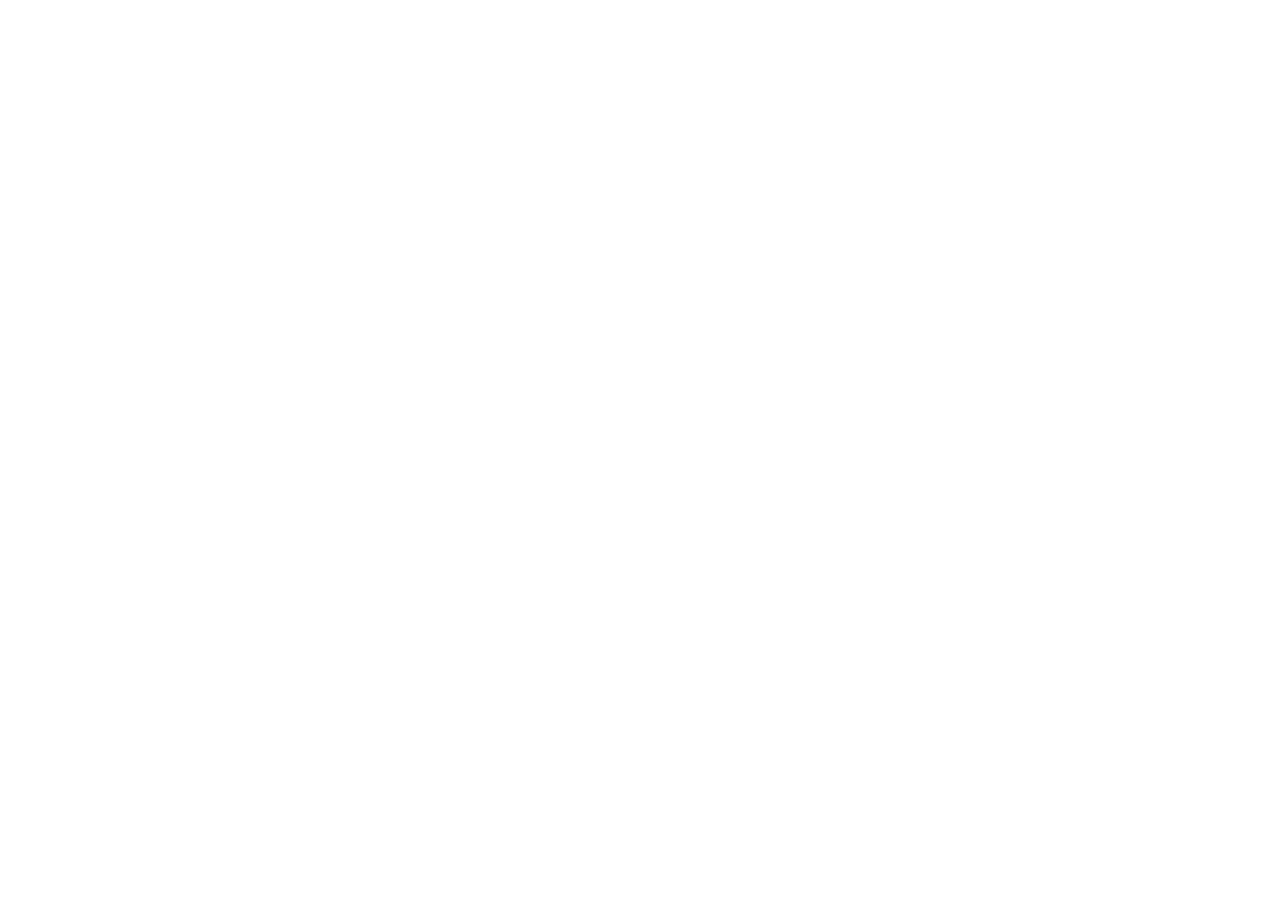
==== s chistogo lista/index.html @ 8ae8ee8d "start task" ====
<!DOCTYPE html>
<html lang="ru">
<head>
    <meta charset="UTF-8">
    <meta name="viewport" content="width=device-width, initial-scale=1.0">
    <title>Document</title>
</head>
<body>
    
</body>
</html>
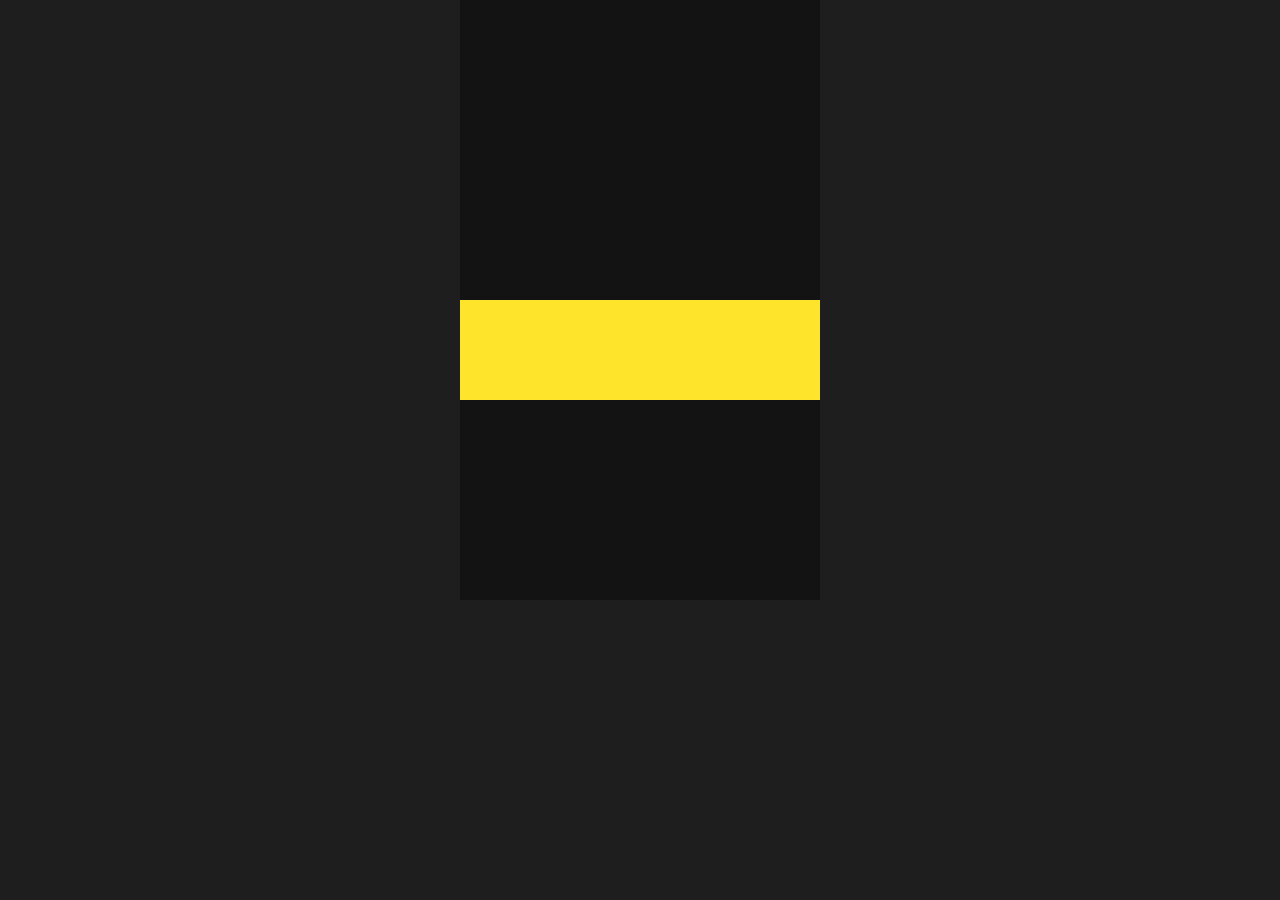
==== commit 43ffbda5: "add styles css" ====
--- a/s chistogo lista/index.html
+++ b/s chistogo lista/index.html
@@ -3,9 +3,20 @@
 <head>
     <meta charset="UTF-8">
     <meta name="viewport" content="width=device-width, initial-scale=1.0">
-    <title>Document</title>
+    <title>с чистого листа</title>
+    <link rel="stylesheet" href="./fonts/fonts.css" />
+    <link rel="stylesheet" href="./styles/style.css" />
 </head>
 <body>
-    
+    <header class="header content-section content-section_theme_dark"></header>
+    <main class="content">
+        <section class="cover content-section content-section_theme_dark"></section>
+        <section class="intro content-section content-section_theme_dark"></section>
+        <section class="reasons content-section content-section_theme_bright"></section>
+        <section class="how-to content-section content-section_theme_dark"></section>
+    </main>
+    <footer class="footer content-section content-section_theme_dark">
+
+    </footer>
 </body>
 </html>--- a/s chistogo lista/fonts/fonts.css
+++ b/s chistogo lista/fonts/fonts.css
@@ -0,0 +1,39 @@
+@font-face {
+    font-family: 'Eb Garamond';
+    src: 
+    url(./ebgaramondmedium.woff) format('woff'),
+    url(./ebgaramondmedium.woff2) format('woff2'),
+    url(./ebgaramondmedium.ttf) format('truetype');
+    font-weight: 500;
+    font-display: swap;
+}
+
+@font-face {
+    font-family: 'Eb Garamond';
+    src:
+    url(./ebgaramondregular.woff) format('woff'),
+    url(./ebgaramondregular.woff2) format('woff2'),
+    url(./ebgaramondregular.ttf) format('truetype');
+    font-weight: 400;
+    font-display: swap;
+}
+
+@font-face {
+    font-family: 'Inter';
+    src: 
+    url(./interbold.woff) format('woff'),
+    url(./interbold.woff2) format('woff2'),
+    url(./interbold.ttf) format('truetype');
+    font-weight: 700;
+    font-display: swap;
+}
+
+@font-face {
+    font-family: 'Inter';
+    src: 
+    url(./interregular.woff) format('woff'),
+    url(./interregular.woff2) format('woff2'),
+    url(./interregular.ttf) format('truetype');
+    font-weight: 400;
+    font-display: swap;
+}--- a/s chistogo lista/styles/style.css
+++ b/s chistogo lista/styles/style.css
@@ -0,0 +1,62 @@
+body {
+    margin: 0;
+    font-family: Inter, sana-serif;
+    font-weight: 400;
+    background-color: #1e1e1e;
+}
+
+h1,
+h2,
+h3,
+h4,
+h5,
+h6,
+p,
+ul,
+ol,
+blockquote {
+    margin: 0;
+    padding: 0;
+}
+
+.content-section {
+    box-sizing: border-box;
+    width: 100%;
+    max-width: 360px;
+    min-height: 100px;
+    margin: auto;
+}
+
+.content-section_theme_dark {
+    color: #ffff;
+    background-color: #131313;
+}
+
+.content-section_theme_bright {
+    color: #131313;
+    background-color: #fee42a; 
+}
+
+.header {
+    padding: 24px 20px;
+}
+
+.cover {
+    padding: 7px 24px 32px 20px;
+}
+
+.intro {
+    padding: 0 20px 38px;
+}
+
+.reasons {
+    padding: 40px 20px;
+}
+
+.how-to {
+    padding: 40px 20px 60px;
+}
+
+.footer {
+    padding: 20px;
+}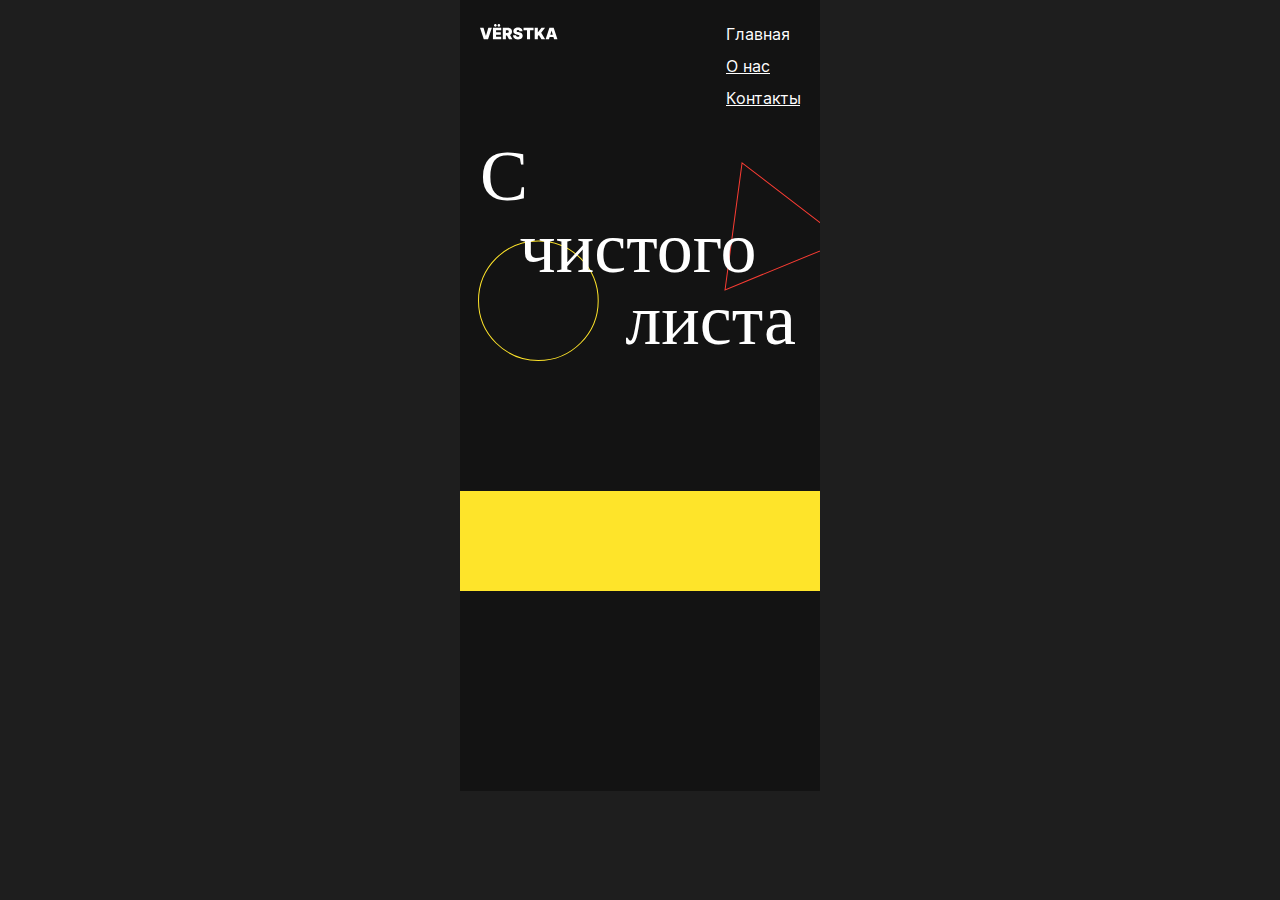
==== commit 3fe62e9b: "add header and cover" ====
--- a/s chistogo lista/index.html
+++ b/s chistogo lista/index.html
@@ -8,12 +8,41 @@
     <link rel="stylesheet" href="./styles/style.css" />
 </head>
 <body>
-    <header class="header content-section content-section_theme_dark"></header>
+    <header class="header content-section content-section_theme_dark">
+        <a class="header_logo">
+            <img class="header_logo_image"
+            src="./images/logo.svg"
+            alt="Логотип проекта"
+            />
+        </a>
+        <nav class="header_menu">
+            <ul class="header_menu-list">
+                <li class="header_menu-item header_menu-item_active">
+                    <a class="header_menu-link" href="#0">Главная</a>
+                </li>
+                <li class="header_menu-item">
+                    <a class="header_menu-link" href="#0">О нас</a>
+                </li>
+                <li class="header_menu-item">
+                    <a class="header_menu-link" href="#0">Контакты</a>
+                </li>
+            </ul>
+        </nav>
+    </header>
     <main class="content">
-        <section class="cover content-section content-section_theme_dark"></section>
-        <section class="intro content-section content-section_theme_dark"></section>
-        <section class="reasons content-section content-section_theme_bright"></section>
-        <section class="how-to content-section content-section_theme_dark"></section>
+        <section class="cover content-section content-section_theme_dark">
+            <h1 class="cover_title">
+                <span class="accent-span">С</span>
+                <span class="accent-span text-center">чистого</span>
+                <span class="accent-span text-right">листа</span>
+            </h1>
+    </section>
+        <section 
+        class="intro content-section content-section_theme_dark"></section>
+        <section 
+        class="reasons content-section content-section_theme_bright"></section>
+        <section 
+        class="how-to content-section content-section_theme_dark"></section>
     </main>
     <footer class="footer content-section content-section_theme_dark">
 
--- a/s chistogo lista/styles/style.css
+++ b/s chistogo lista/styles/style.css
@@ -38,11 +38,66 @@
 }
 
 .header {
+    display: flex;
+    justify-content: space-between;
+    align-items: flex-start;
     padding: 24px 20px;
 }
 
+.header_logo {
+    display: block;
+    width: 78px;
+}
+
+.header_logo-image {
+    width: 100%;
+}
+
+.header_menu-list {
+    display: flex;
+    flex-direction: column;
+    gap: 12px;
+    list-style: none;
+}
+
+.header_menu-link {
+    color: #fff;
+    font-size: 16px;
+    line-height: 1.2;
+}
+
+.header_menu-item_active .header_menu-link {
+    text-decoration: none;
+}
+
 .cover {
+    min-height: 258px;
     padding: 7px 24px 32px 20px;
+    background-image: url(../images/cover.svg);
+    background-repeat: no-repeat;
+    background-position: right center;
+    background-size: 95% auto;
+}
+
+.cover_title {
+    width: 100%;
+    color: #fff;
+    font-family: 'EB Garamont', serif;
+    font-weight: 400;
+    font-size: 72px;
+    line-height: 1;
+}
+
+.accent-span {
+    display: block;
+}
+
+.text-center {
+    text-align: center;
+}
+
+.text-right {
+    text-align: right;
 }
 
 .intro {
@@ -59,4 +114,7 @@
 
 .footer {
     padding: 20px;
-}+}
+
+
+
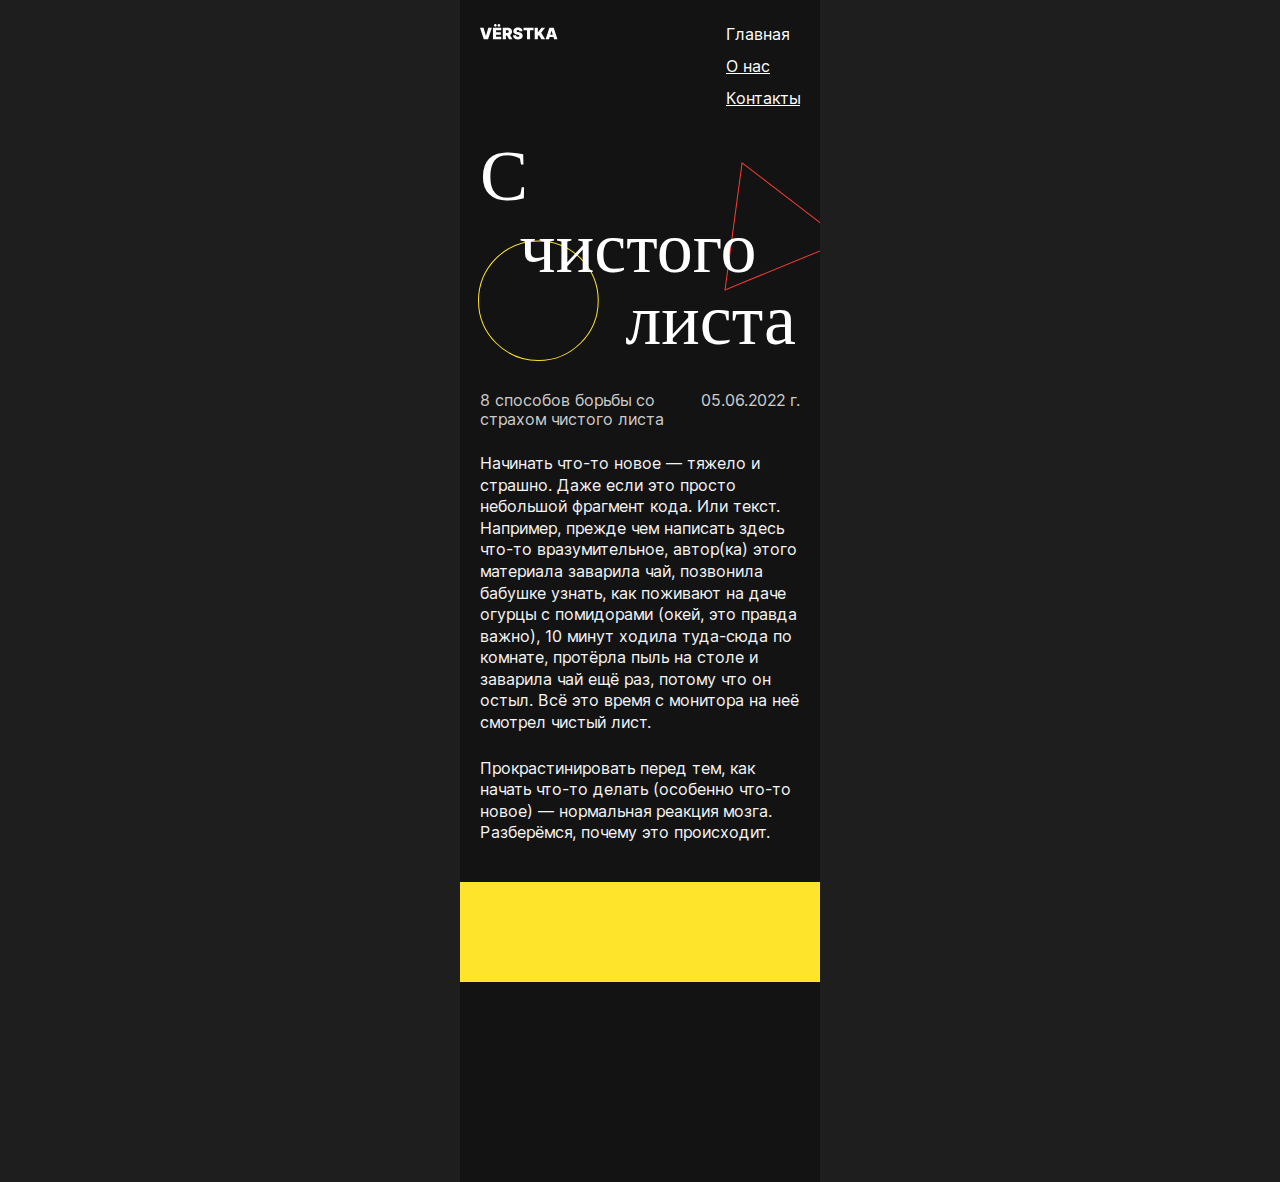
==== commit a51f174d: "add intro styles and content" ====
--- a/s chistogo lista/index.html
+++ b/s chistogo lista/index.html
@@ -37,12 +37,24 @@
                 <span class="accent-span text-right">листа</span>
             </h1>
     </section>
-        <section 
-        class="intro content-section content-section_theme_dark"></section>
-        <section 
-        class="reasons content-section content-section_theme_bright"></section>
-        <section 
-        class="how-to content-section content-section_theme_dark"></section>
+        <section class="intro content-section content-section_theme_dark">
+            <div class="intro_heading">
+                <h2 class="intro_title">
+                    8 способов борьбы со страхом чистого листа 
+                </h2>
+                <time class="intro_date" datetime="2022-06-05">05.06.2022 г.</time>
+            </div>
+            <div class="intro_main-text">
+                <p>
+                    Начинать что-то новое — тяжело и страшно. Даже если это просто небольшой фрагмент кода. Или текст. Например, прежде чем написать здесь что-то вразумительное, автор(ка) этого материала заварила чай, позвонила бабушке узнать, как поживают на даче огурцы с помидорами (окей, это правда важно), 10 минут ходила туда-сюда по комнате, протёрла пыль на столе и заварила чай ещё раз, потому что он остыл. Всё это время с монитора на неё смотрел чистый лист.
+                </p>
+                <p>
+                    Прокрастинировать перед тем, как начать что-то делать (особенно что-то новое) — нормальная реакция мозга. Разберёмся, почему это происходит.
+                </p>
+            </div>
+        </section>
+        <section class="reasons content-section content-section_theme_bright"></section>
+        <section class="how-to content-section content-section_theme_dark"></section>
     </main>
     <footer class="footer content-section content-section_theme_dark">
 
--- a/s chistogo lista/styles/style.css
+++ b/s chistogo lista/styles/style.css
@@ -104,6 +104,36 @@
     padding: 0 20px 38px;
 }
 
+.intro_heading {
+    display: flex;
+    justify-content: space-between;
+    gap: 22px;
+    color: #ccc;
+    font-size: 16px;
+}
+
+.intro_title {
+    font-weight: 400;
+    font-size: 16px;
+    line-height: 1.2;
+}
+
+.intro_date {
+    font-size: 16px;
+    line-height: 1.2;
+    white-space: nowrap;
+}
+
+.intro_main-text {
+    display: flex;
+    flex-direction: column;
+    gap: 24px;
+    margin-top: 24px;
+    color: #f5f5f5;
+    font-size: 16px;
+    line-height: 1.35;
+}
+
 .reasons {
     padding: 40px 20px;
 }
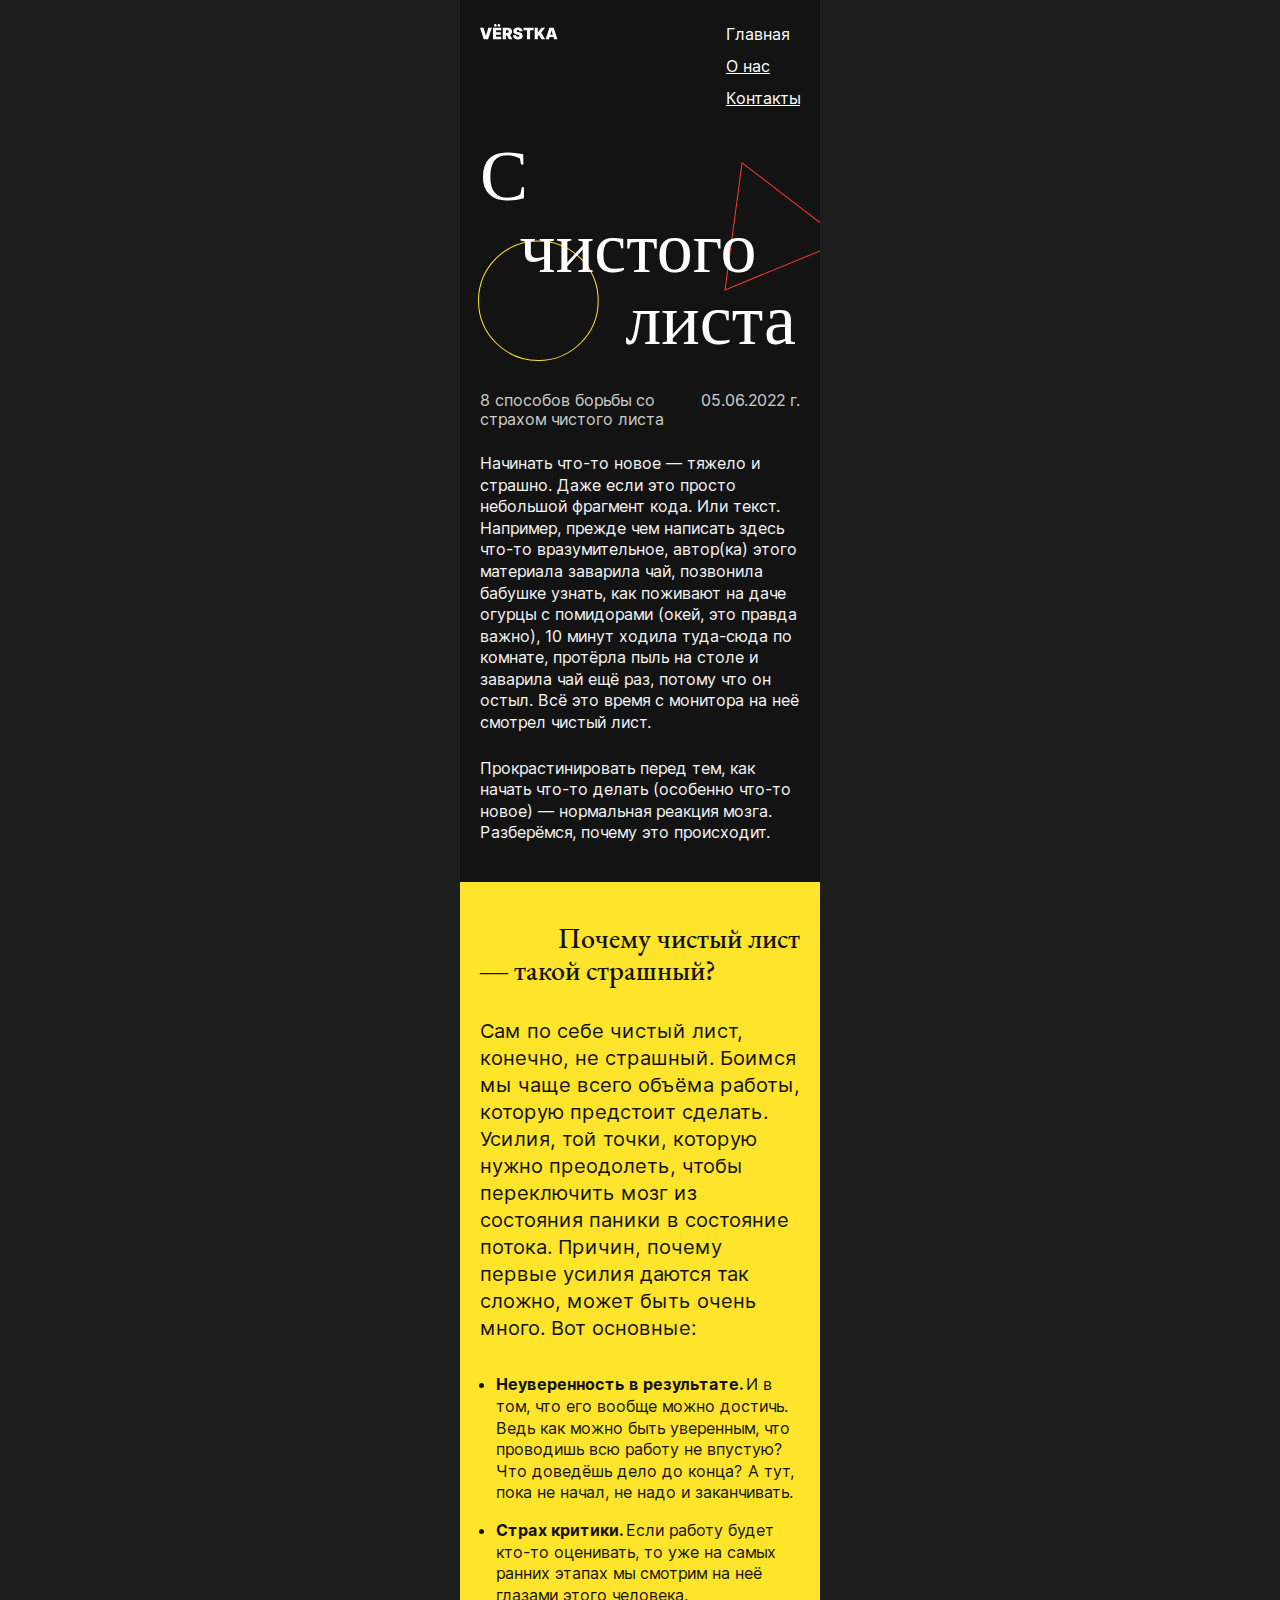
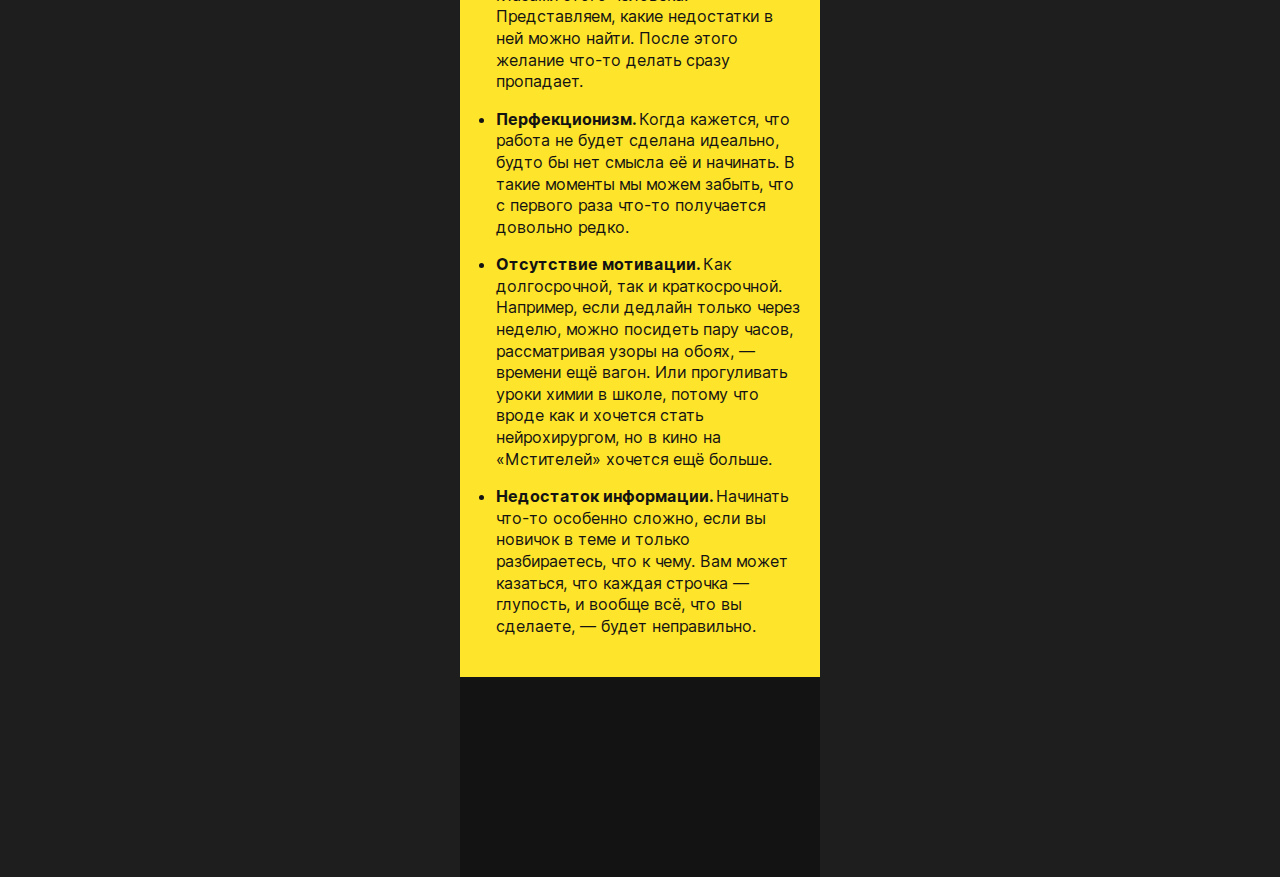
==== commit a18b2e2b: "add section reasons" ====
--- a/s chistogo lista/index.html
+++ b/s chistogo lista/index.html
@@ -53,7 +53,51 @@
                 </p>
             </div>
         </section>
-        <section class="reasons content-section content-section_theme_bright"></section>
+        <section class="reasons content-section content-section_theme_bright">
+            <h2 class="content-section_subtitle">
+                <span class="accent-span text-right">
+                    Почему чистый лист
+                </span>
+                <span class="accent-span">
+                    — такой cтрашный?
+                </span>
+            </h2>
+            <p class="content-section_introduction">
+                Сам по себе чистый лист, конечно, не страшный. Боимся мы чаще всего объёма работы, которую предстоит сделать. Усилия, той точки, которую нужно преодолеть, чтобы переключить мозг из состояния паники в состояние потока. Причин, почему первые усилия даются так сложно, может быть очень много. Вот основные:
+            </p>
+            <ul class="content-section_list">
+                <li class="content-section_list-item">
+                    <span class="content-section_list-accent">
+                        Неуверенность в результате. 
+                    </span>
+                    И в том, что его вообще можно достичь. Ведь как можно быть уверенным, что проводишь всю работу не впустую? Что доведёшь дело до конца? А тут, пока не начал, не надо и заканчивать.
+                </li>
+                <li class="content-section_list-item">
+                    <span class="content-section_list-accent">
+                        Страх критики.
+                    </span>
+                    Если работу будет кто-то оценивать, то уже на самых ранних этапах мы смотрим на неё глазами этого человека. Представляем, какие недостатки в ней можно найти. После этого желание что-то делать сразу пропадает.
+                </li>
+                <li class="content-section_list-item">
+                    <span class="content-section_list-accent">
+                        Перфекционизм.
+                    </span>
+                    Когда кажется, что работа не будет сделана идеально, будто бы нет смысла её и начинать. В такие моменты мы можем забыть, что с первого раза что-то получается довольно редко.
+                </li>
+                <li class="content-section_list-item">
+                    <span class="content-section_list-accent">
+                        Отсутствие мотивации.
+                    </span>
+                     Как долгосрочной, так и краткосрочной. Например, если дедлайн только через неделю, можно посидеть пару часов, рассматривая узоры на обоях, — времени ещё вагон. Или прогуливать уроки химии в школе, потому что вроде как и хочется стать нейрохирургом, но в кино на «Мстителей» хочется ещё больше.
+                </li>
+                <li class="content-section_list-item">
+                    <span class="content-section_list-accent">
+                        Недостаток информации.
+                    </span>
+                     Начинать что-то особенно сложно, если вы новичок в теме и только разбираетесь, что к чему. Вам может казаться, что каждая строчка — глупость, и вообще всё, что вы сделаете, — будет неправильно.
+                </li>
+            </ul>
+        </section>
         <section class="how-to content-section content-section_theme_dark"></section>
     </main>
     <footer class="footer content-section content-section_theme_dark">
--- a/s chistogo lista/styles/style.css
+++ b/s chistogo lista/styles/style.css
@@ -138,6 +138,35 @@
     padding: 40px 20px;
 }
 
+.content-section_subtitle {
+    margin-bottom: 32px;
+    font-family: EB Garamond;
+    font-size: 28px;
+    font-weight: 500;
+    line-height: 1.15;
+}
+
+.content-section_introduction {
+    margin: 0 0 32px;
+    font-size: 20px;
+    line-height: 1.35;
+}
+
+.content-section_list {
+    display: flex;
+    flex-direction: column;
+    gap: 16px;
+    padding: 0 0 0 16px;
+    font-size: 16px;
+    line-height: 1.35;
+}
+
+.content-section_list-accent {
+    font-weight: 700;
+}
+
+.
+
 .how-to {
     padding: 40px 20px 60px;
 }
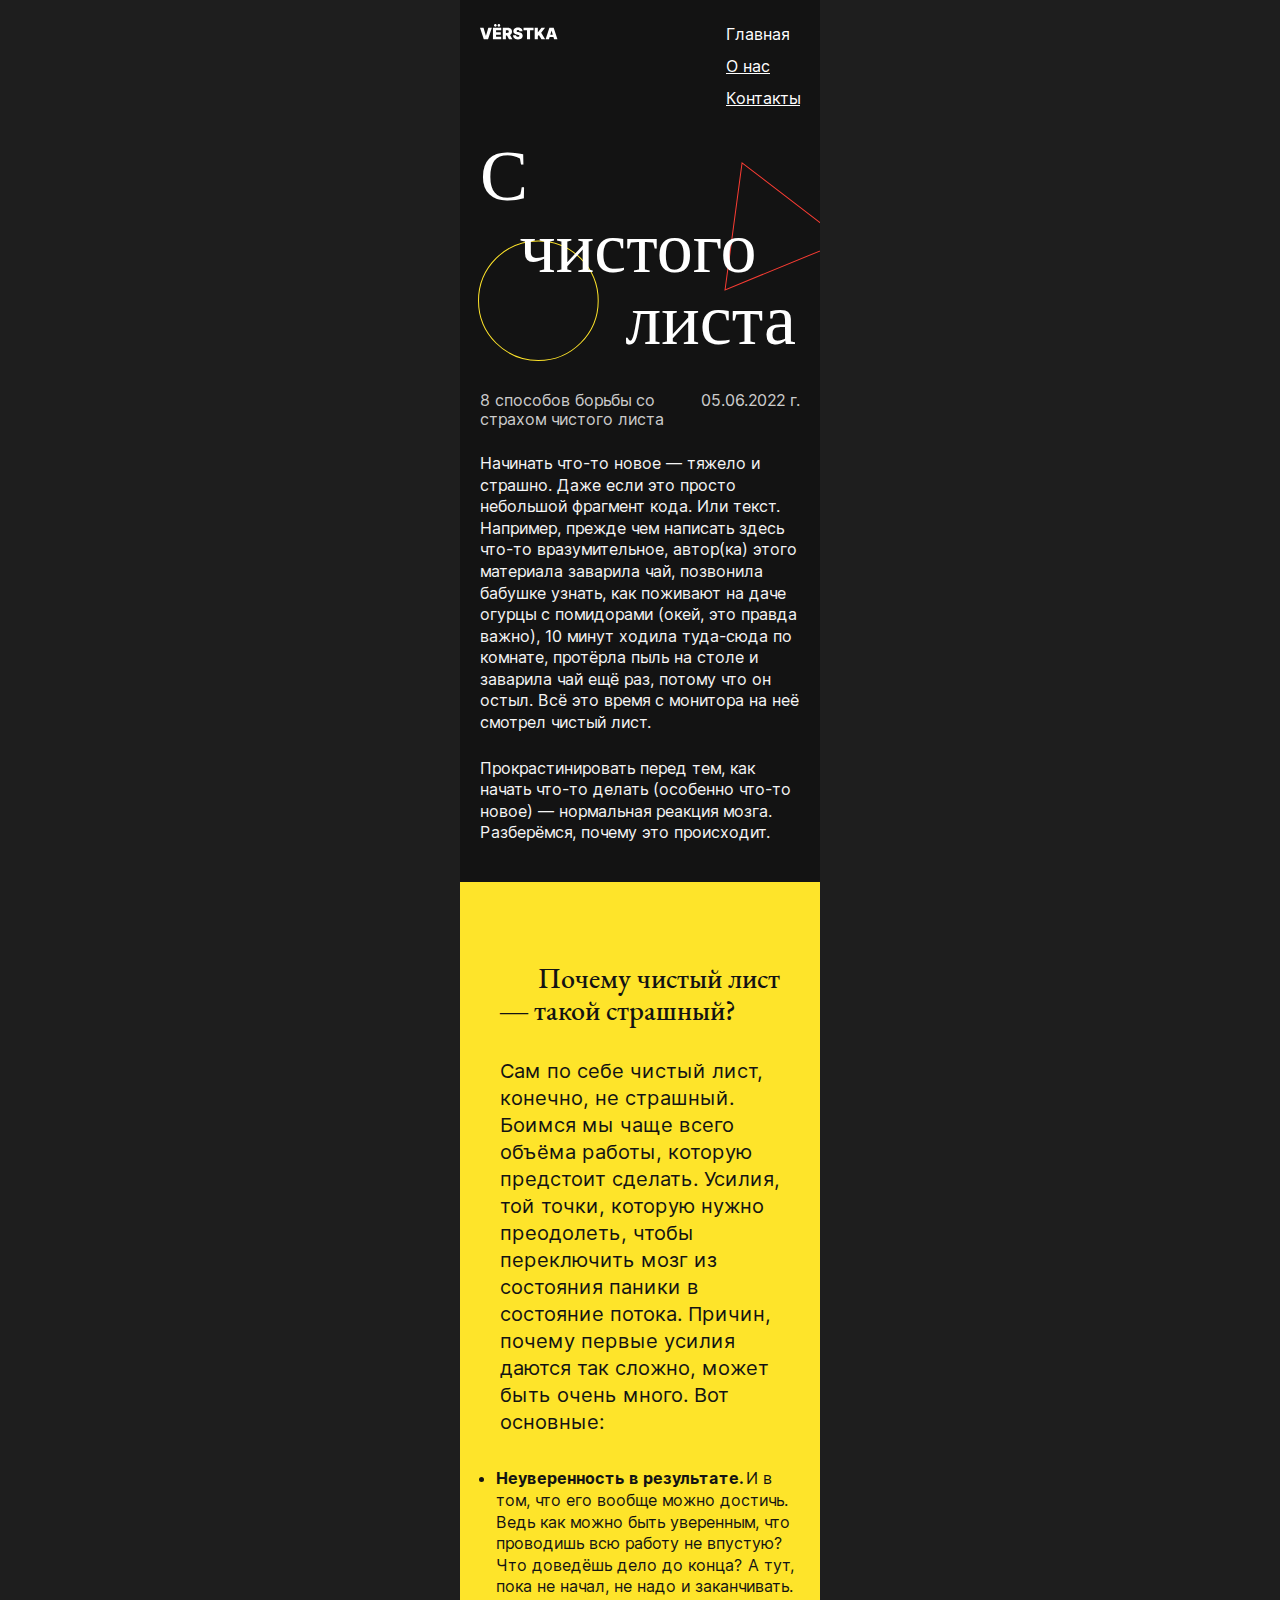
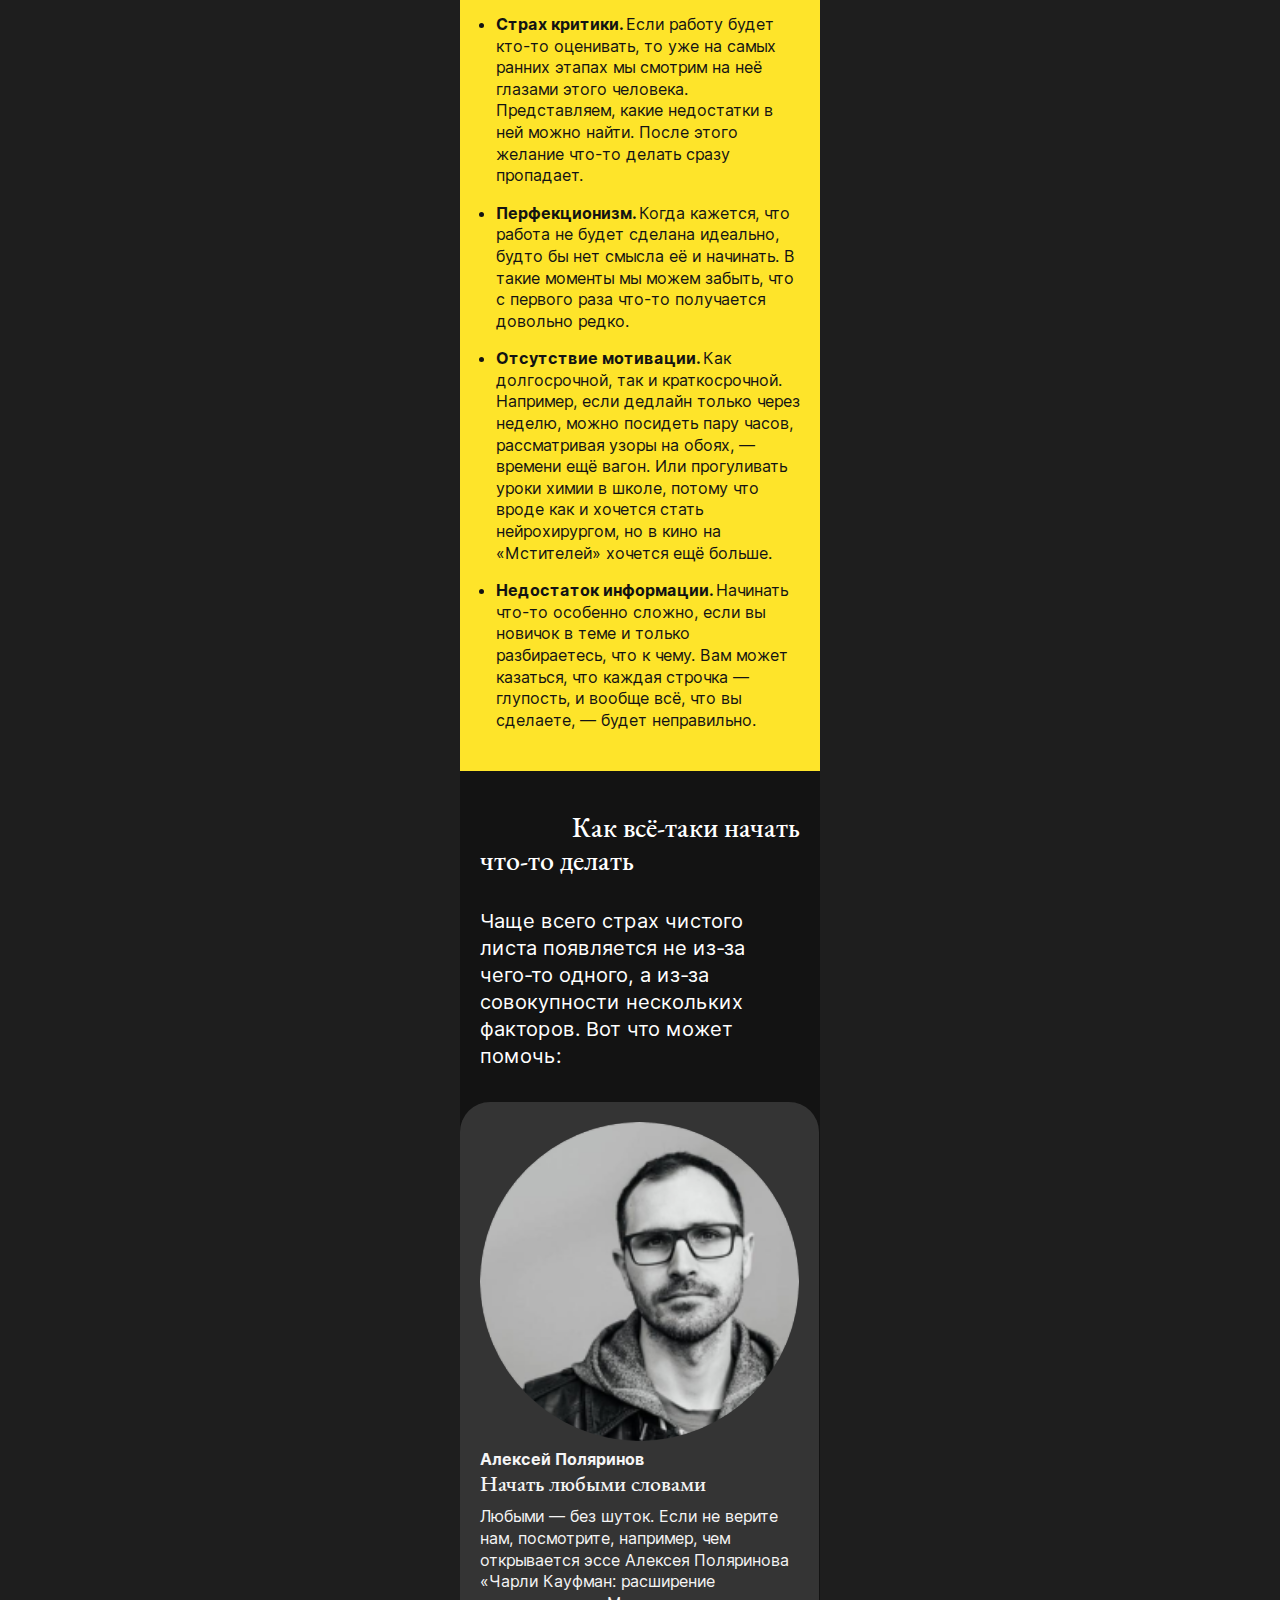
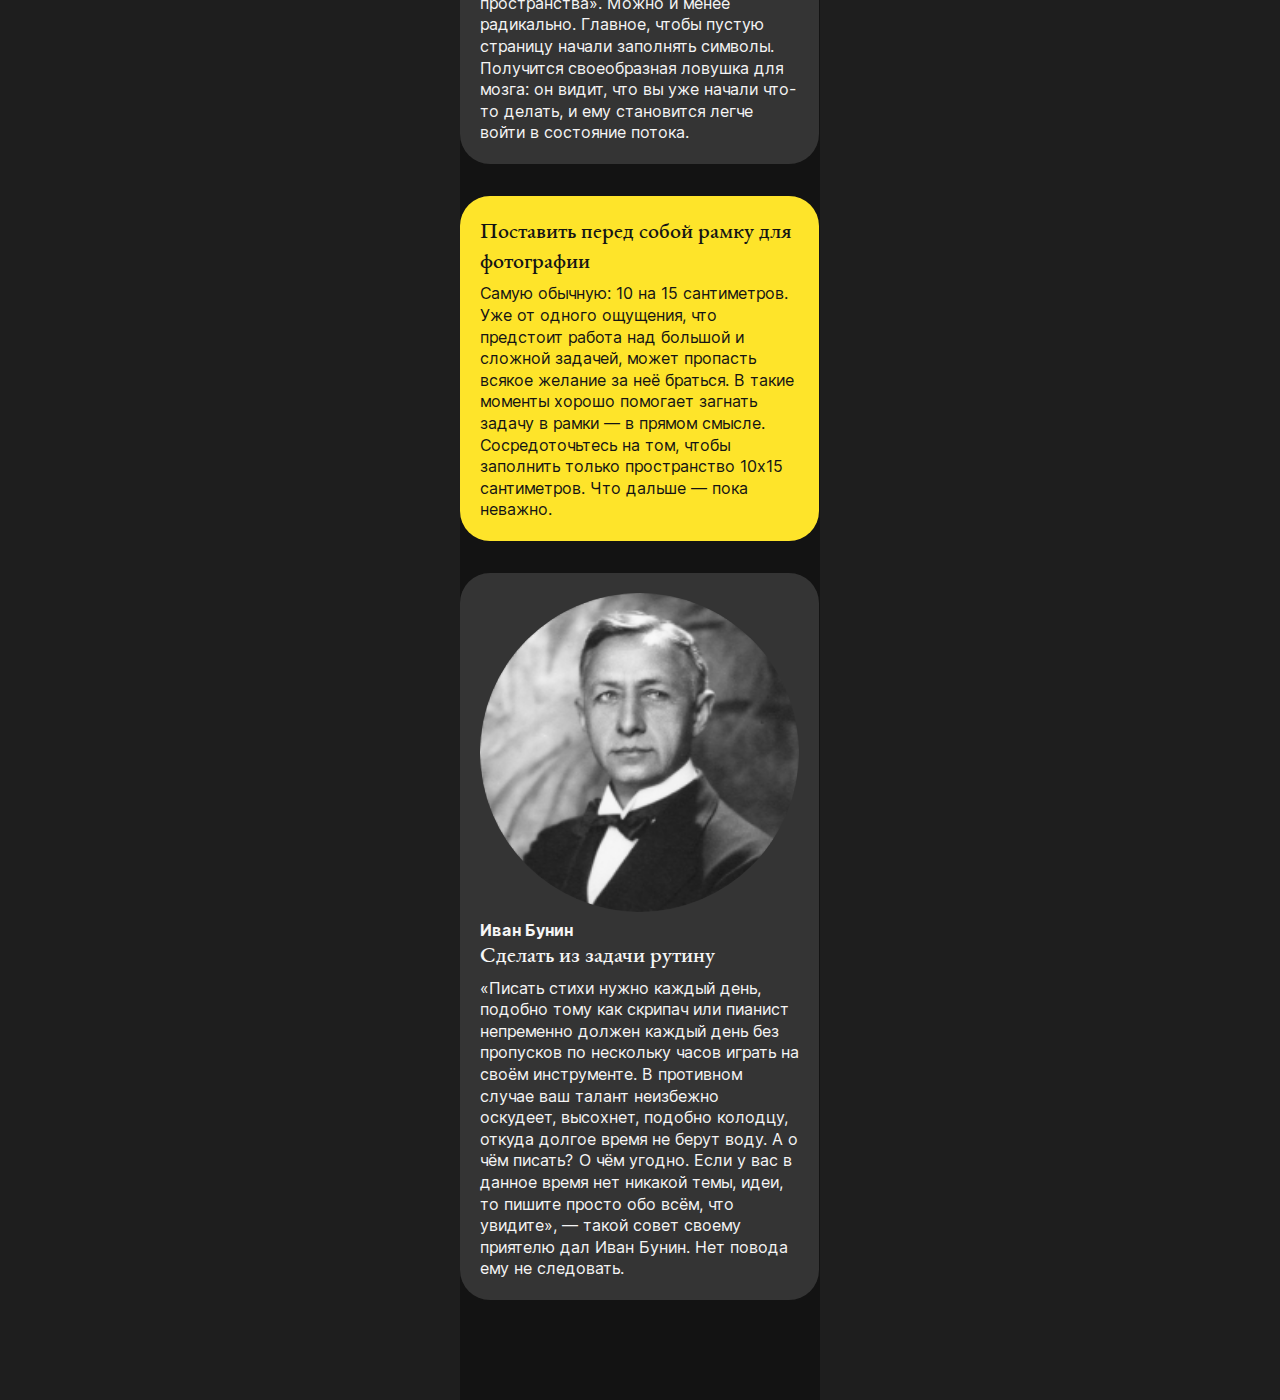
==== commit 2eddb6a4: "add section how-to" ====
--- a/s chistogo lista/index.html
+++ b/s chistogo lista/index.html
@@ -98,7 +98,67 @@
                 </li>
             </ul>
         </section>
-        <section class="how-to content-section content-section_theme_dark"></section>
+        <section class="how-to content-section content-section_theme_dark">
+            <h3 class="content-section_subtitle">
+                <span class="accent-span text-right">Как всё-таки начать</span>
+                <span class="accent-span">что-то делать</span>
+            </h3>
+            <p class="content-section_introduction">
+                Чаще всего страх чистого листа появляется не из-за чего-то одного, а из-за совокупности нескольких факторов. Вот что может помочь:
+            </p>
+            <ul class=card-list>
+                <li>
+                    <article class="card card_theme_dark">
+                        <div class="card_author">
+                            <img class="card_author-photo"
+                            src="./images/polyarinov.png"
+                            alt="Алексей Поляринов"
+                            />
+                            <p class="card_author-name">Алексей Поляринов</p>
+                        </div>
+                        <div class="card_content">
+                            <h4 class="card_title">Начать любыми словами</h4>
+                            <div class="card_text">
+                                <p>
+                                Любыми — без шуток. Если не верите нам, посмотрите, например, чем открывается эссе Алексея Поляринова «Чарли Кауфман: расширение пространства». Можно и менее радикально. Главное, чтобы пустую страницу начали заполнять символы. Получится своеобразная ловушка для мозга: он видит, что вы уже начали что-то делать, и ему становится легче войти в состояние потока.
+                                </p>
+                            </div>
+                        </div>
+                    </article>
+                </li>
+                <li>
+                    <article class="card card_theme_bright">
+                        <div class="card_content">
+                            <h4 class="card_title">Поставить перед собой рамку для фотографии</h4>
+                            <div class="card_text-bright">
+                                <p>
+                                    Самую обычную: 10 на 15 сантиметров. Уже от одного ощущения, что предстоит работа над большой и сложной задачей, может пропасть всякое желание за неё браться. В такие моменты хорошо помогает загнать задачу в рамки — в прямом смысле. Сосредоточьтесь на том, чтобы заполнить только пространство 10х15 сантиметров. Что дальше — пока неважно.
+                                </p>
+                            </div>
+                        </div>
+                    </article>
+                </li>
+                <li>
+                    <article class="card card_theme_dark">
+                        <div class="card_author">
+                            <img class="card_author-photo"
+                            src="./images/bunin.png"
+                            alt="Иван Бунин"
+                            />
+                            <p class="card_author-name">Иван Бунин</p>
+                        </div>
+                        <div class="card_content">
+                            <h4 class="card_title">Сделать из задачи рутину</h4>
+                            <div class="card_text">
+                                <p>
+                                    «Писать стихи нужно каждый день, подобно тому как скрипач или пианист непременно должен каждый день без пропусков по нескольку часов играть на своём инструменте. В противном случае ваш талант неизбежно оскудеет, высохнет, подобно колодцу, откуда долгое время не берут воду. А о чём писать? О чём угодно. Если у вас в данное время нет никакой темы, идеи, то пишите просто обо всём, что увидите», — такой совет своему приятелю дал Иван Бунин. Нет повода ему не следовать.
+                                </p>
+                            </div>
+                        </div>
+                    </article>
+                </li>
+            </ul>
+        </section>
     </main>
     <footer class="footer content-section content-section_theme_dark">
 
--- a/s chistogo lista/styles/style.css
+++ b/s chistogo lista/styles/style.css
@@ -139,7 +139,7 @@
 }
 
 .content-section_subtitle {
-    margin-bottom: 32px;
+    padding: 40px 20px 0;
     font-family: EB Garamond;
     font-size: 28px;
     font-weight: 500;
@@ -147,7 +147,7 @@
 }
 
 .content-section_introduction {
-    margin: 0 0 32px;
+    margin: 32px 20px;
     font-size: 20px;
     line-height: 1.35;
 }
@@ -171,6 +171,77 @@
     padding: 40px 20px 60px;
 }
 
+.card-list {
+    display: flex;
+    flex-direction: column;
+    align-items: flex-start;
+    gap: 32px;
+    list-style: none;
+}
+
+.card {
+   border-radius: 30px;
+   padding: 20px; 
+}
+
+.card_theme_dark {
+    color: #f5f5f5;
+    background-color: #343434;
+}
+
+.card_theme_bright {
+    color: #141414;
+    background-color: #fee42a;
+}
+
+.card_author {
+    display: flex;
+    flex-direction: column;
+    align-items: flex-start;
+}
+
+
+.card_author-photo {
+    display: block;
+    width: 100%;
+    border-radius: 50%;
+}
+
+.card_author-name {
+    margin: 8px 0 0;
+    font-weight: 700;
+}
+
+.card_content {
+    display: flex;
+    width: 319px;
+    flex-direction: column;
+    align-items: flex-start;
+    gap: 8px;
+}
+
+.card_title {
+    font-family: 'EB Garamond', serif;
+    font-weight: 500;
+    font-size: 22px;
+    line-height: 1.35;
+}
+
+.card_text {
+    color: #F5F5F5;
+    font-family: Inter;
+    font-size: 16px;
+    font-weight: 400; 
+    line-height: 1.35;
+}
+.card_text-bright {
+    color: #141414;
+    font-family: Inter;
+    font-size: 16px;
+    font-weight: 400; 
+    line-height: 1.35;
+}
+
 .footer {
     padding: 20px;
 }
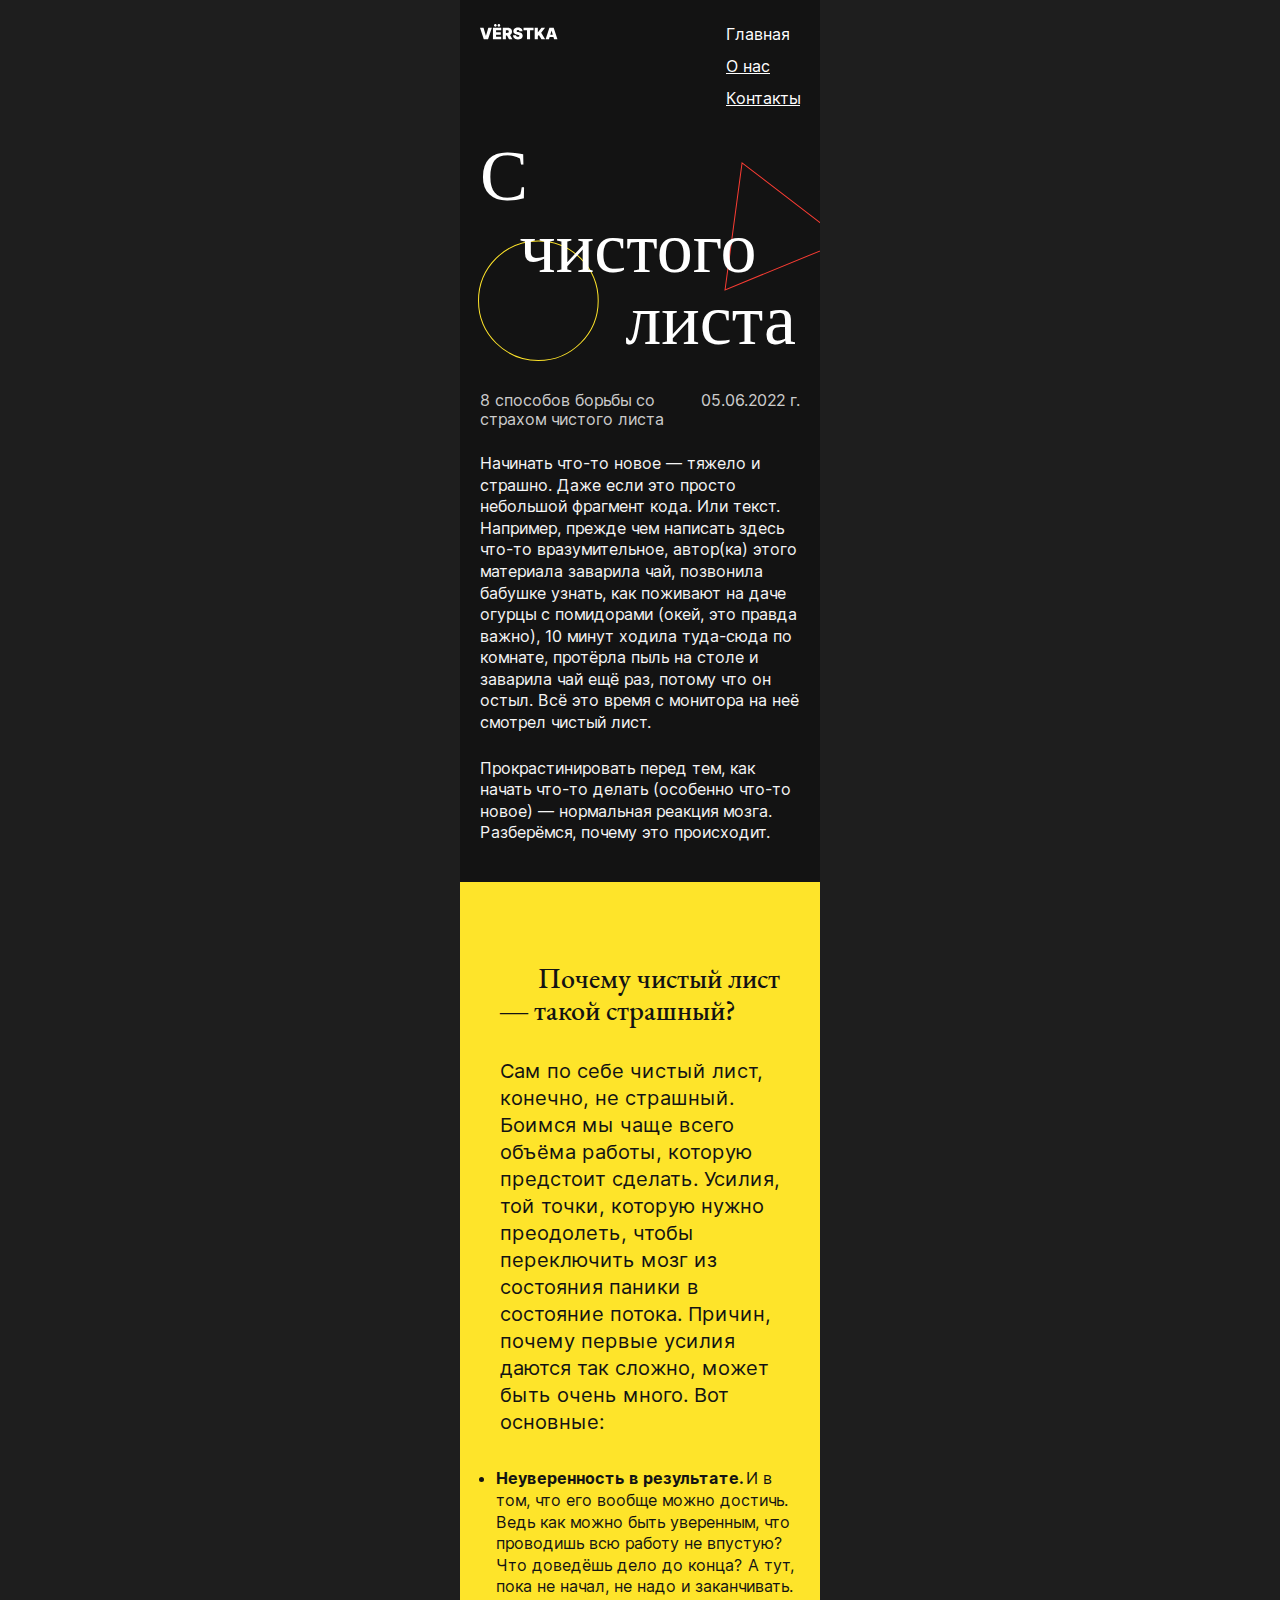
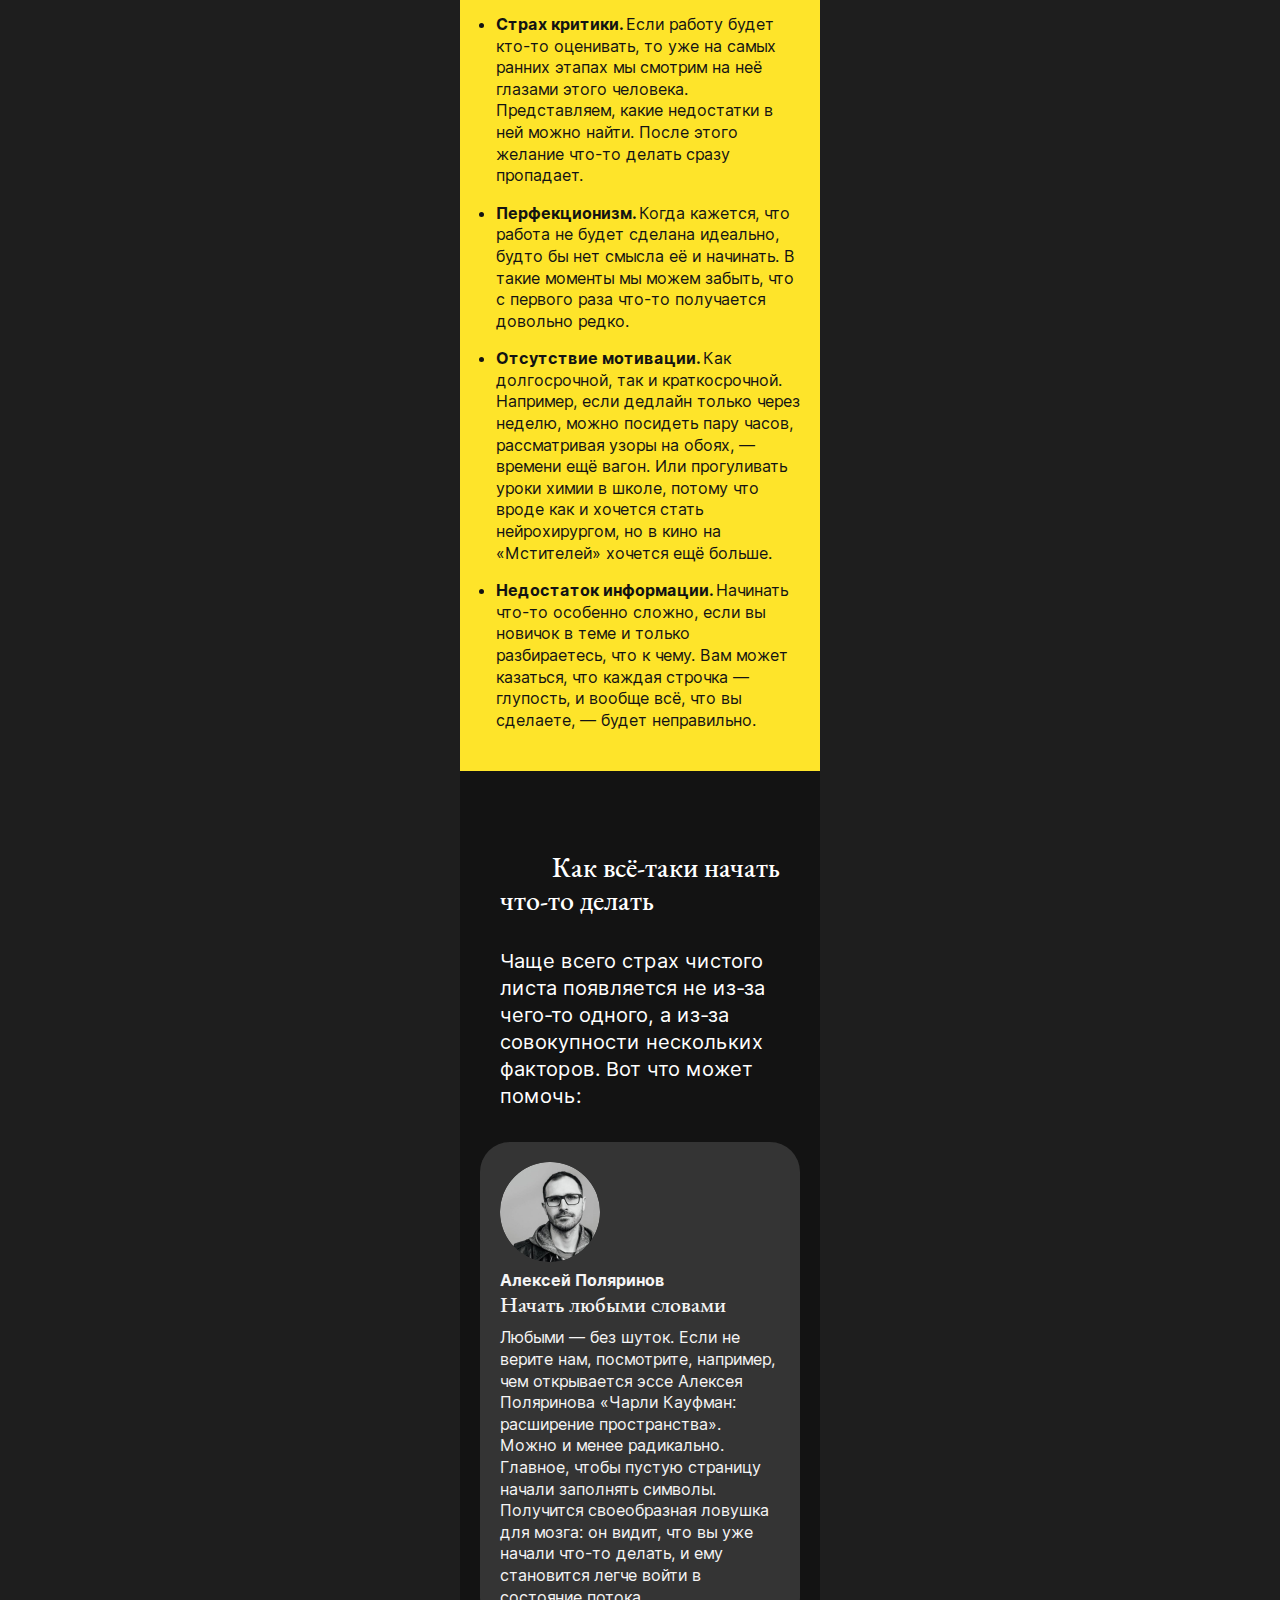
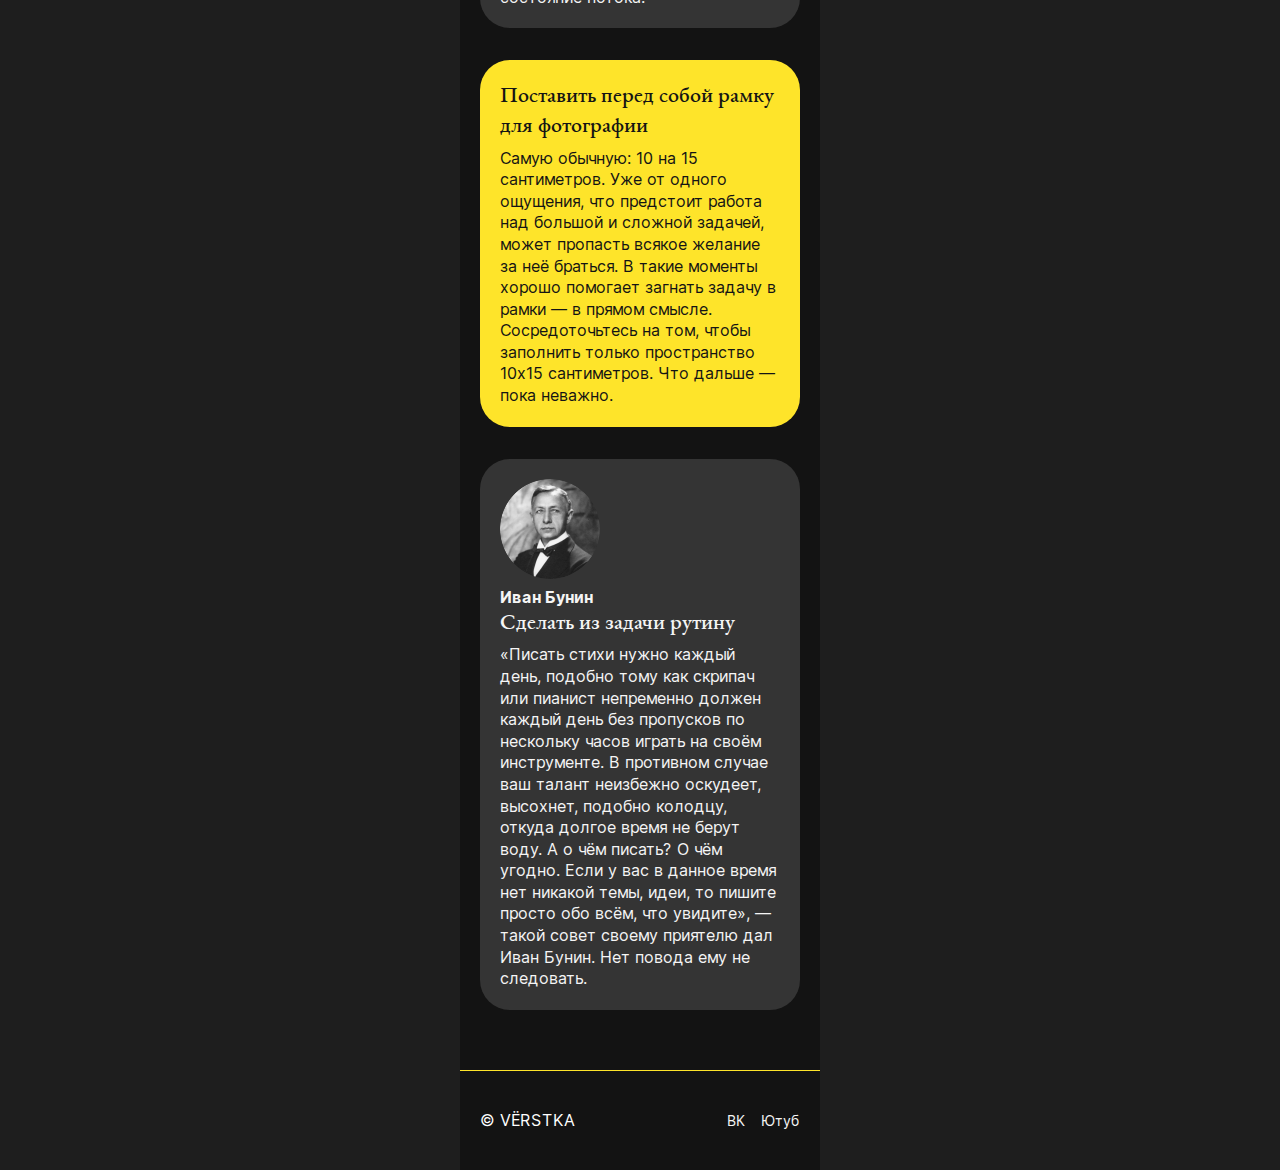
==== commit c81dfcb8: "add footer" ====
--- a/s chistogo lista/index.html
+++ b/s chistogo lista/index.html
@@ -161,7 +161,15 @@
         </section>
     </main>
     <footer class="footer content-section content-section_theme_dark">
-
+        <p class="footer_copy">© VЁRSTKA</p>
+        <ul class="footer_links">
+            <li>
+                <a href="#">ВК</a>
+            </li>
+            <li>
+                <a href="#">Ютуб</a>
+            </li>
+        </ul>
     </footer>
 </body>
 </html>--- a/s chistogo lista/styles/style.css
+++ b/s chistogo lista/styles/style.css
@@ -165,8 +165,6 @@
     font-weight: 700;
 }
 
-.
-
 .how-to {
     padding: 40px 20px 60px;
 }
@@ -202,9 +200,10 @@
 
 
 .card_author-photo {
-    display: block;
-    width: 100%;
+    display: block; 
     border-radius: 50%;
+    width: 100px;
+    height: 100px;
 }
 
 .card_author-name {
@@ -214,7 +213,6 @@
 
 .card_content {
     display: flex;
-    width: 319px;
     flex-direction: column;
     align-items: flex-start;
     gap: 8px;
@@ -234,6 +232,7 @@
     font-weight: 400; 
     line-height: 1.35;
 }
+
 .card_text-bright {
     color: #141414;
     font-family: Inter;
@@ -243,8 +242,22 @@
 }
 
 .footer {
+    display: flex;
+    justify-content: space-between;
+    align-items: center;
+    border-top: 1px solid #fee42a;
     padding: 20px;
 }
 
-
-
+.footer_links {
+    display: flex;
+    gap: 16px;
+    list-style: none;
+}
+
+.footer_links a {
+    color: #f5f5f5;
+    font-size: 14px;
+    line-height: 1.25;
+    text-decoration: none;
+}